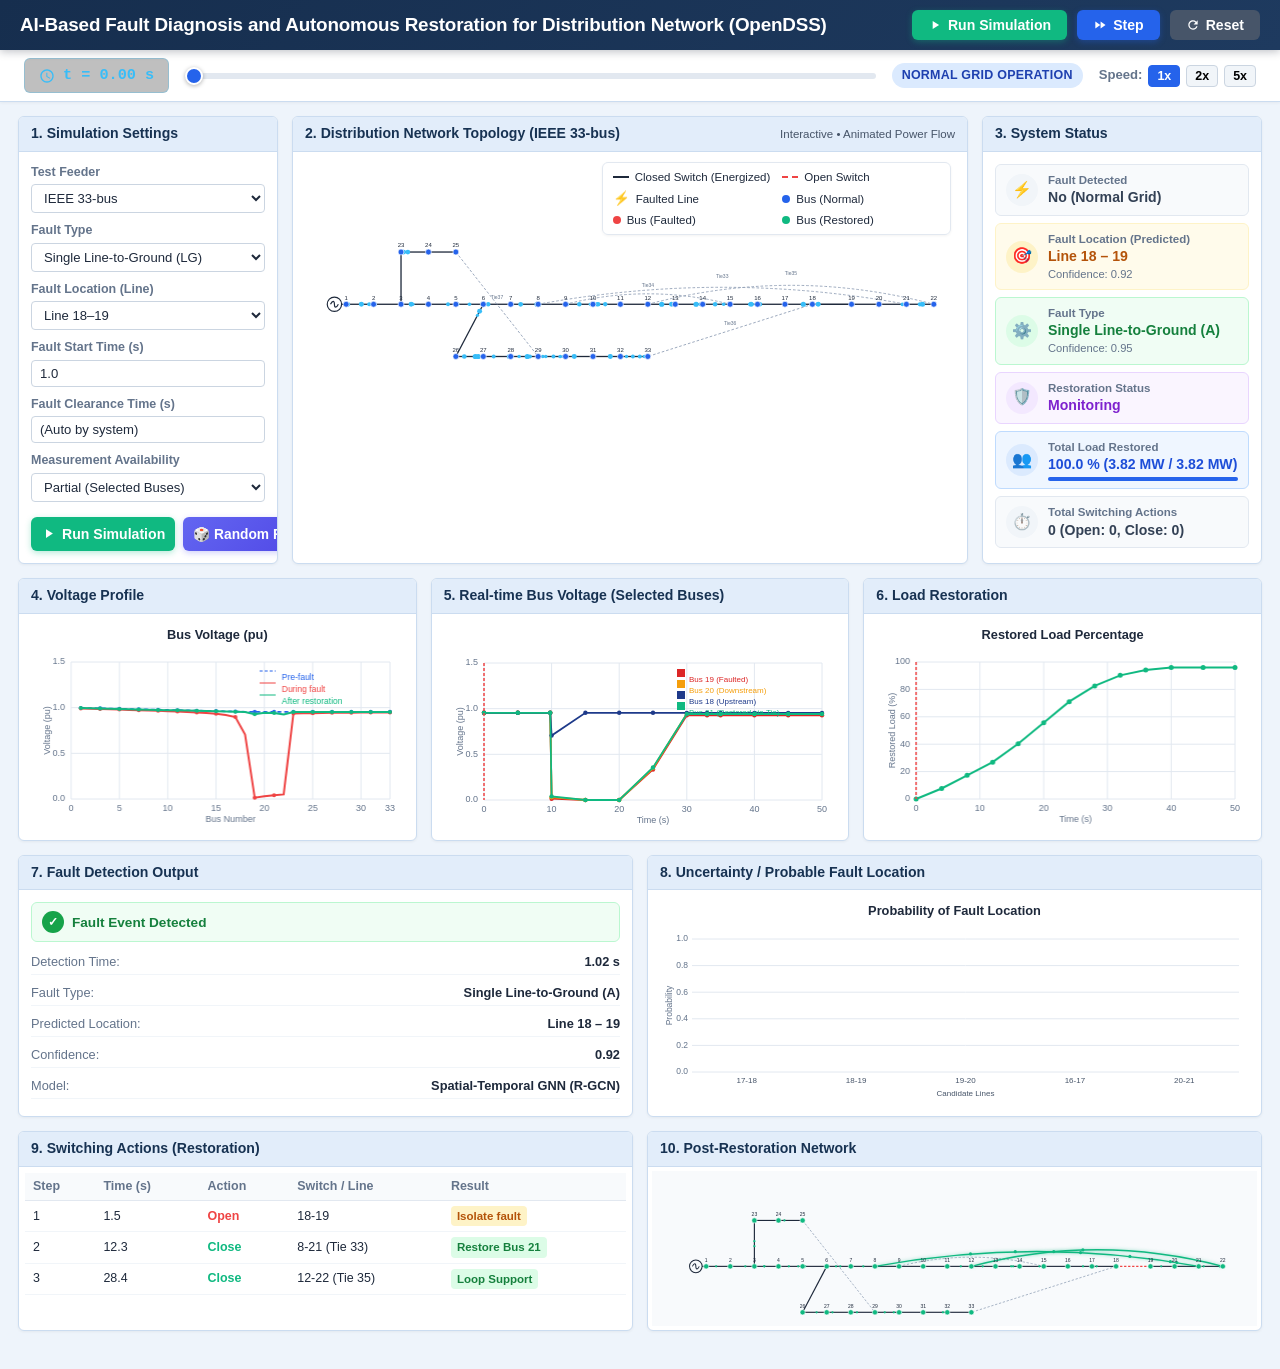
==== uncertain_grid_restoration/dashboard/index.html @ 008a7503 "Initial commit: Physics-Informed Belief-State RL framework for active distribution network restorati" ====
<!DOCTYPE html>
<html lang="en">
<head>
  <meta charset="UTF-8">
  <meta name="viewport" content="width=device-width, initial-scale=1.0">
  <title>AI-Based Fault Diagnosis and Autonomous Restoration for Distribution Network (OpenDSS)</title>
  <link rel="stylesheet" href="style.css">
</head>
<body>

  <!-- Top Header Navigation -->
  <header class="top-header">
    <div class="header-title">
      <h1>AI-Based Fault Diagnosis and Autonomous Restoration for Distribution Network (OpenDSS)</h1>
    </div>
    <div class="header-controls">
      <button id="btnRunTop" class="btn btn-run">
        <svg width="14" height="14" viewBox="0 0 24 24" fill="currentColor"><path d="M8 5v14l11-7z"/></svg>
        Run Simulation
      </button>
      <button id="btnStepTop" class="btn btn-step">
        <svg width="14" height="14" viewBox="0 0 24 24" fill="currentColor"><path d="M4 18l8.5-6L4 6v12zm9-12v12l8.5-6L13 6z"/></svg>
        Step
      </button>
      <button id="btnResetTop" class="btn btn-reset">
        <svg width="14" height="14" viewBox="0 0 24 24" fill="currentColor"><path d="M17.65 6.35A7.958 7.958 0 0012 4c-4.42 0-7.99 3.58-7.99 8s3.57 8 7.99 8c3.73 0 6.84-2.55 7.73-6h-2.08A5.99 5.99 0 0112 18c-3.31 0-6-2.69-6-6s2.69-6 6-6c1.66 0 3.14.69 4.22 1.78L13 11h7V4l-2.35 2.35z"/></svg>
        Reset
      </button>
    </div>
  </header>

  <!-- Timeline Playback & Scrubber Controls Sub-bar -->
  <div class="timeline-bar">
    <div class="sim-time-display">
      <svg width="16" height="16" viewBox="0 0 24 24" fill="currentColor"><path d="M11.99 2C6.47 2 2 6.48 2 12s4.47 10 9.99 10C17.52 22 22 17.52 22 12S17.52 2 11.99 2zM12 20c-4.42 0-8-3.58-8-8s3.58-8 8-8 8 3.58 8 8-3.58 8-8 8zm.5-13H11v6l5.25 3.15.75-1.23-4.5-2.67z"/></svg>
      <span id="timeText">t = 0.00 s</span>
    </div>

    <div class="timeline-slider-container">
      <input type="range" id="timelineSlider" class="timeline-slider" min="0" max="50" step="0.1" value="0">
    </div>

    <span id="phaseBadge" class="phase-pill phase-normal">Pre-Fault Normal</span>

    <div class="speed-selector">
      <span>Speed:</span>
      <button class="speed-btn active" data-speed="1">1x</button>
      <button class="speed-btn" data-speed="2">2x</button>
      <button class="speed-btn" data-speed="5">5x</button>
    </div>
  </div>

  <!-- Main 10-Panel Dashboard Grid -->
  <main class="dashboard-grid">

    <!-- ROW 1: Simulation Settings | Grid Topology | System Status -->
    <section class="row-1">

      <!-- Panel 1: Simulation Settings -->
      <div class="card panel-settings">
        <div class="card-header">
          <span>1. Simulation Settings</span>
        </div>
        <div class="card-body">
          <form class="settings-form" id="settingsForm" onsubmit="return false;">
            <div class="form-group">
              <label for="selectFeeder">Test Feeder</label>
              <select id="selectFeeder" class="form-control">
                <option value="ieee33" selected>IEEE 33-bus</option>
                <option value="ieee69">IEEE 69-bus</option>
                <option value="ieee123">IEEE 123-bus</option>
              </select>
            </div>

            <div class="form-group">
              <label for="selectFaultType">Fault Type</label>
              <select id="selectFaultType" class="form-control">
                <option value="SLG" selected>Single Line-to-Ground (LG)</option>
                <option value="LL">Line-to-Line (LL)</option>
                <option value="3P">Three-Phase (3P)</option>
                <option value="HIF">High Impedance Fault (HIF)</option>
              </select>
            </div>

            <div class="form-group">
              <label for="selectFaultLine">Fault Location (Line)</label>
              <select id="selectFaultLine" class="form-control">
                <optgroup label="Main Feeder (Substation Trunk)">
                  <option value="1-2">Line 1–2</option>
                  <option value="2-3">Line 2–3</option>
                  <option value="3-4">Line 3–4</option>
                  <option value="4-5">Line 4–5</option>
                  <option value="5-6">Line 5–6</option>
                  <option value="6-7">Line 6–7</option>
                  <option value="7-8">Line 7–8</option>
                  <option value="8-9">Line 8–9</option>
                  <option value="9-10">Line 9–10</option>
                  <option value="10-11">Line 10–11</option>
                  <option value="11-12">Line 11–12</option>
                  <option value="12-13">Line 12–13</option>
                  <option value="13-14">Line 13–14</option>
                  <option value="14-15">Line 14–15</option>
                  <option value="15-16">Line 15–16</option>
                  <option value="16-17">Line 16–17</option>
                  <option value="17-18">Line 17–18</option>
                </optgroup>
                <optgroup label="Lateral 1 (Feeder Branch 1)">
                  <option value="18-19" selected>Line 18–19</option>
                  <option value="2-19">Line 2–19</option>
                  <option value="19-20">Line 19–20</option>
                  <option value="20-21">Line 20–21</option>
                  <option value="21-22">Line 21–22</option>
                </optgroup>
                <optgroup label="Lateral 2 (Feeder Branch 2)">
                  <option value="3-23">Line 3–23</option>
                  <option value="23-24">Line 23–24</option>
                  <option value="24-25">Line 24–25</option>
                </optgroup>
                <optgroup label="Lateral 3 (Feeder Branch 3)">
                  <option value="6-26">Line 6–26</option>
                  <option value="26-27">Line 26–27</option>
                  <option value="27-28">Line 27–28</option>
                  <option value="28-29">Line 28–29</option>
                  <option value="29-30">Line 29–30</option>
                  <option value="30-31">Line 30–31</option>
                  <option value="31-32">Line 31–32</option>
                  <option value="32-33">Line 32–33</option>
                </optgroup>
              </select>
            </div>

            <div class="form-group">
              <label for="inputStartTime">Fault Start Time (s)</label>
              <input type="number" id="inputStartTime" class="form-control" value="1.0" step="0.1" min="0.5" max="10">
            </div>

            <div class="form-group">
              <label for="inputClearTime">Fault Clearance Time (s)</label>
              <input type="text" id="inputClearTime" class="form-control" value="(Auto by system)" readonly>
            </div>

            <div class="form-group">
              <label for="selectMeas">Measurement Availability</label>
              <select id="selectMeas" class="form-control">
                <option value="partial" selected>Partial (Selected Buses)</option>
                <option value="full">Full (100%)</option>
                <option value="noisy">Noisy & Masked (20% dropout)</option>
              </select>
            </div>

            <div class="settings-btn-row">
              <button id="btnRunForm" class="btn-form-run">
                <svg width="15" height="15" viewBox="0 0 24 24" fill="currentColor"><path d="M8 5v14l11-7z"/></svg>
                Run Simulation
              </button>
              <button type="button" id="btnRandomFault" class="btn-form-random" title="Randomize fault line and simulate">
                🎲 Random Fault
              </button>
            </div>
          </form>
        </div>
      </div>

      <!-- Panel 2: Distribution Network Topology -->
      <div class="card panel-topology">
        <div class="card-header">
          <span id="topologyTitle">2. Distribution Network Topology (IEEE 33-bus)</span>
          <span style="font-size: 0.72rem; color: #475569; font-weight: normal;">Interactive • Animated Power Flow</span>
        </div>
        <div class="card-body" style="padding: 4px;">
          <div class="topology-container">
            <div class="topology-legend">
              <div class="legend-item">
                <div class="legend-line-closed"></div>
                <span>Closed Switch (Energized)</span>
              </div>
              <div class="legend-item">
                <div class="legend-line-open"></div>
                <span>Open Switch</span>
              </div>
              <div class="legend-item">
                <span class="legend-icon-lightning">⚡</span>
                <span>Faulted Line</span>
              </div>
              <div class="legend-item">
                <div class="legend-dot-normal"></div>
                <span>Bus (Normal)</span>
              </div>
              <div class="legend-item">
                <div class="legend-dot-faulted"></div>
                <span>Bus (Faulted)</span>
              </div>
              <div class="legend-item">
                <div class="legend-dot-restored"></div>
                <span>Bus (Restored)</span>
              </div>
            </div>
            <canvas id="topologyCanvas" class="topology-canvas"></canvas>
          </div>
        </div>
      </div>

      <!-- Panel 3: System Status -->
      <div class="card panel-status">
        <div class="card-header">
          <span>3. System Status</span>
        </div>
        <div class="card-body">
          <div class="status-cards-container">

            <!-- 1. Fault Detected -->
            <div class="status-badge badge-red" id="cardFaultDetected">
              <div class="status-icon">⚡</div>
              <div class="info">
                <div class="status-label">Fault Detected</div>
                <div class="status-value" id="valFaultDetected">No (Normal Grid)</div>
              </div>
            </div>

            <!-- 2. Fault Location -->
            <div class="status-badge badge-amber" id="cardFaultLocation">
              <div class="status-icon">🎯</div>
              <div class="info">
                <div class="status-label">Fault Location (Predicted)</div>
                <div class="status-value" id="valFaultLocation">Line 18 – 19</div>
                <div class="status-sub" id="valConfidenceLoc">Confidence: 0.92</div>
              </div>
            </div>

            <!-- 3. Fault Type -->
            <div class="status-badge badge-green" id="cardFaultType">
              <div class="status-icon">⚙️</div>
              <div class="info">
                <div class="status-label">Fault Type</div>
                <div class="status-value" id="valFaultType">Single Line-to-Ground (A)</div>
                <div class="status-sub" id="valConfidenceType">Confidence: 0.95</div>
              </div>
            </div>

            <!-- 4. Restoration Status -->
            <div class="status-badge badge-purple" id="cardRestoration">
              <div class="status-icon">🛡️</div>
              <div class="info">
                <div class="status-label">Restoration Status</div>
                <div class="status-value" id="valRestorationStatus">Standby</div>
              </div>
            </div>

            <!-- 5. Total Load Restored -->
            <div class="status-badge badge-blue" id="cardLoadRestored">
              <div class="status-icon">👥</div>
              <div class="info" style="width: 100%;">
                <div class="status-label">Total Load Restored</div>
                <div class="status-value" id="valLoadRestored">100.0 % (3.24 MW / 3.24 MW)</div>
                <div class="load-progress-bg">
                  <div id="loadProgressBar" class="load-progress-bar" style="width: 100%;"></div>
                </div>
              </div>
            </div>

            <!-- 6. Total Switching Actions -->
            <div class="status-badge badge-slate" id="cardSwitchActions">
              <div class="status-icon">⏱️</div>
              <div class="info">
                <div class="status-label">Total Switching Actions</div>
                <div class="status-value" id="valSwitchActions">0 (Open: 0, Close: 0)</div>
              </div>
            </div>

          </div>
        </div>
      </div>

    </section>

    <!-- ROW 2: Voltage Profile | Real-time Bus Voltage | Load Restoration -->
    <section class="row-2">

      <!-- Panel 4: Voltage Profile -->
      <div class="card">
        <div class="card-header">
          <span>4. Voltage Profile</span>
        </div>
        <div class="card-body">
          <div class="chart-title-sub">Bus Voltage (pu)</div>
          <div class="chart-container">
            <canvas id="voltageProfileCanvas" class="chart-canvas"></canvas>
          </div>
        </div>
      </div>

      <!-- Panel 5: Real-time Bus Voltage -->
      <div class="card">
        <div class="card-header">
          <span>5. Real-time Bus Voltage (Selected Buses)</span>
        </div>
        <div class="card-body">
          <div class="chart-title-sub" style="height: 18px;"></div>
          <div class="chart-container">
            <canvas id="realtimeVoltageCanvas" class="chart-canvas"></canvas>
          </div>
        </div>
      </div>

      <!-- Panel 6: Load Restoration -->
      <div class="card">
        <div class="card-header">
          <span>6. Load Restoration</span>
        </div>
        <div class="card-body">
          <div class="chart-title-sub">Restored Load Percentage</div>
          <div class="chart-container">
            <canvas id="loadRestorationCanvas" class="chart-canvas"></canvas>
          </div>
        </div>
      </div>

    </section>

    <!-- ROW 3: Fault Detection Output | Uncertainty | Switching Actions | Post-Restoration Network -->
    <section class="row-3">

      <!-- Panel 7: Fault Detection Output -->
      <div class="card">
        <div class="card-header">
          <span>7. Fault Detection Output</span>
        </div>
        <div class="card-body">
          <div class="fault-detect-box" id="detectStatusBox">
            <div class="fault-detect-icon" id="detectIcon">✓</div>
            <div class="fault-detect-title" id="detectTitle">Fault Event Detected</div>
          </div>
          <div class="detect-details-list">
            <div class="detect-row">
              <span class="detect-key">Detection Time:</span>
              <span class="detect-val" id="detTime">1.02 s</span>
            </div>
            <div class="detect-row">
              <span class="detect-key">Fault Type:</span>
              <span class="detect-val" id="detType">Single Line-to-Ground (A)</span>
            </div>
            <div class="detect-row">
              <span class="detect-key">Predicted Location:</span>
              <span class="detect-val" id="detLoc">Line 18 – 19</span>
            </div>
            <div class="detect-row">
              <span class="detect-key">Confidence:</span>
              <span class="detect-val" id="detConf">0.92</span>
            </div>
            <div class="detect-row">
              <span class="detect-key">Model:</span>
              <span class="detect-val">Spatial-Temporal GNN (R-GCN)</span>
            </div>
          </div>
        </div>
      </div>

      <!-- Panel 8: Uncertainty / Probable Fault Location -->
      <div class="card">
        <div class="card-header">
          <span>8. Uncertainty / Probable Fault Location</span>
        </div>
        <div class="card-body">
          <div class="chart-title-sub">Probability of Fault Location</div>
          <div class="chart-container">
            <canvas id="uncertaintyCanvas" class="chart-canvas"></canvas>
          </div>
        </div>
      </div>

      <!-- Panel 9: Switching Actions (Restoration) -->
      <div class="card">
        <div class="card-header">
          <span>9. Switching Actions (Restoration)</span>
        </div>
        <div class="card-body" style="padding: 6px;">
          <div class="switching-table-container">
            <table class="switching-table" id="switchingTable">
              <thead>
                <tr>
                  <th>Step</th>
                  <th>Time (s)</th>
                  <th>Action</th>
                  <th>Switch / Line</th>
                  <th>Result</th>
                </tr>
              </thead>
              <tbody>
                <tr id="stepRow1">
                  <td>1</td>
                  <td>1.5</td>
                  <td><span class="tag-action-open">Open</span></td>
                  <td id="swLine1">18-19</td>
                  <td><span class="tag-result-isolate">Isolate fault</span></td>
                </tr>
                <tr id="stepRow2">
                  <td>2</td>
                  <td>12.3</td>
                  <td><span class="tag-action-close">Close</span></td>
                  <td id="swLine2">33-32</td>
                  <td><span class="tag-result-restore">Restore load</span></td>
                </tr>
                <tr id="stepRow3">
                  <td>3</td>
                  <td>28.4</td>
                  <td><span class="tag-action-close">Close</span></td>
                  <td id="swLine3">25-29</td>
                  <td><span class="tag-result-restore">Restore load</span></td>
                </tr>
              </tbody>
            </table>
          </div>
        </div>
      </div>

      <!-- Panel 10: Post-Restoration Network -->
      <div class="card">
        <div class="card-header">
          <span>10. Post-Restoration Network</span>
        </div>
        <div class="card-body" style="padding: 4px;">
          <div class="mini-topology-container">
            <canvas id="miniTopologyCanvas" class="mini-topology-canvas"></canvas>
          </div>
        </div>
      </div>

    </section>

  </main>

  <!-- Interactive Bus Tooltip -->
  <div id="busTooltip" class="bus-tooltip"></div>

  <!-- Scripts -->
  <script src="app.js"></script>
</body>
</html>
---- uncertain_grid_restoration/dashboard/style.css ----
/* AI-Powered Distribution Network Restoration Dashboard Stylesheet */
:root {
  --bg-main: #eef4fb;
  --header-bg: #1e3a5f;
  --header-gradient: linear-gradient(135deg, #162e4e 0%, #1e3a5f 100%);
  --card-bg: #ffffff;
  --card-header-bg: #e2edfa;
  --card-header-text: #173252;
  --border-color: #cbdcf0;
  --text-primary: #1e293b;
  --text-secondary: #64748b;
  --accent-green: #10b981;
  --accent-blue: #2563eb;
  --accent-red: #ef4444;
  --accent-amber: #f59e0b;
  --accent-purple: #8b5cf6;
  --line-closed: #1e293b;
  --line-open: #ef4444;
  --bus-normal: #2563eb;
  --bus-faulted: #ef4444;
  --bus-restored: #10b981;
  --shadow-sm: 0 1px 3px rgba(0, 0, 0, 0.05);
  --shadow-md: 0 4px 6px -1px rgba(0, 0, 0, 0.07), 0 2px 4px -1px rgba(0, 0, 0, 0.04);
}

* {
  box-sizing: border-box;
  margin: 0;
  padding: 0;
}

body {
  font-family: -apple-system, BlinkMacSystemFont, "Segoe UI", Roboto, "Helvetica Neue", Arial, sans-serif;
  background-color: var(--bg-main);
  color: var(--text-primary);
  line-height: 1.4;
  overflow-x: hidden;
  padding-bottom: 24px;
}

/* Header Bar */
.top-header {
  background: var(--header-gradient);
  color: #ffffff;
  padding: 10px 20px;
  display: flex;
  justify-content: space-between;
  align-items: center;
  box-shadow: 0 2px 8px rgba(15, 23, 42, 0.25);
  position: sticky;
  top: 0;
  z-index: 1000;
}

.header-title {
  display: flex;
  align-items: center;
  gap: 12px;
}

.header-title h1 {
  font-size: 1.18rem;
  font-weight: 700;
  letter-spacing: -0.01em;
}

.badge-opendss {
  background: rgba(255, 255, 255, 0.15);
  border: 1px solid rgba(255, 255, 255, 0.3);
  padding: 2px 8px;
  border-radius: 4px;
  font-size: 0.75rem;
  font-weight: 600;
  text-transform: uppercase;
}

.header-controls {
  display: flex;
  align-items: center;
  gap: 10px;
}

.sim-time-display {
  background: rgba(0, 0, 0, 0.25);
  padding: 6px 14px;
  border-radius: 6px;
  font-family: 'Courier New', Courier, monospace;
  font-weight: bold;
  font-size: 0.95rem;
  color: #38bdf8;
  border: 1px solid rgba(56, 189, 248, 0.3);
  display: flex;
  align-items: center;
  gap: 8px;
}

.btn {
  display: inline-flex;
  align-items: center;
  gap: 6px;
  padding: 7px 16px;
  border-radius: 6px;
  font-weight: 600;
  font-size: 0.88rem;
  cursor: pointer;
  border: none;
  transition: all 0.15s ease-in-out;
}

.btn:active {
  transform: translateY(1px);
}

.btn-run {
  background-color: var(--accent-green);
  color: #ffffff;
  box-shadow: 0 2px 6px rgba(16, 185, 129, 0.35);
}

.btn-run:hover {
  background-color: #059669;
}

.btn-step {
  background-color: var(--accent-blue);
  color: #ffffff;
  box-shadow: 0 2px 6px rgba(37, 99, 235, 0.35);
}

.btn-step:hover {
  background-color: #1d4ed8;
}

.btn-reset {
  background-color: #475569;
  color: #ffffff;
}

.btn-reset:hover {
  background-color: #334155;
}

/* Timeline Sub-bar */
.timeline-bar {
  background: #ffffff;
  border-bottom: 1px solid var(--border-color);
  padding: 8px 24px;
  display: flex;
  align-items: center;
  gap: 16px;
  box-shadow: var(--shadow-sm);
}

.timeline-slider-container {
  flex: 1;
  display: flex;
  align-items: center;
  gap: 12px;
}

.timeline-slider {
  flex: 1;
  -webkit-appearance: none;
  appearance: none;
  height: 6px;
  border-radius: 3px;
  background: #e2e8f0;
  outline: none;
  cursor: pointer;
}

.timeline-slider::-webkit-slider-thumb {
  -webkit-appearance: none;
  appearance: none;
  width: 18px;
  height: 18px;
  border-radius: 50%;
  background: var(--accent-blue);
  border: 2px solid #ffffff;
  box-shadow: 0 1px 4px rgba(0, 0, 0, 0.3);
  cursor: pointer;
}

.speed-selector {
  display: flex;
  align-items: center;
  gap: 6px;
  font-size: 0.82rem;
  font-weight: 600;
  color: var(--text-secondary);
}

.speed-btn {
  padding: 3px 8px;
  background: #f1f5f9;
  border: 1px solid #cbd5e1;
  border-radius: 4px;
  cursor: pointer;
  font-size: 0.78rem;
  font-weight: 600;
}

.speed-btn.active {
  background: var(--accent-blue);
  color: #ffffff;
  border-color: var(--accent-blue);
}

.phase-pill {
  padding: 4px 10px;
  border-radius: 20px;
  font-size: 0.78rem;
  font-weight: 700;
  letter-spacing: 0.02em;
  text-transform: uppercase;
}

.phase-normal { background: #dbeafe; color: #1e40af; }
.phase-fault { background: #fee2e2; color: #b91c1c; animation: pulse-red 1s infinite; }
.phase-isolate { background: #fef3c7; color: #b45309; }
.phase-restoring { background: #e0e7ff; color: #4338ca; }
.phase-completed { background: #dcfce7; color: #15803d; }

@keyframes pulse-red {
  0%, 100% { opacity: 1; }
  50% { opacity: 0.6; }
}

/* Main Dashboard Grid */
.dashboard-grid {
  padding: 14px 18px;
  display: flex;
  flex-direction: column;
  gap: 14px;
  max-width: 1680px;
  margin: 0 auto;
}

/* Rows */
.row-1 {
  display: grid;
  grid-template-columns: 280px 1fr 310px;
  gap: 14px;
}

.row-2 {
  display: grid;
  grid-template-columns: 1fr 1.05fr 1fr;
  gap: 14px;
}

.row-3 {
  display: grid;
  grid-template-columns: 280px 290px 1.1fr 1fr;
  gap: 14px;
}

/* Card Styling */
.card {
  background: var(--card-bg);
  border: 1px solid var(--border-color);
  border-radius: 6px;
  box-shadow: var(--shadow-sm);
  display: flex;
  flex-direction: column;
  overflow: hidden;
}

.card-header {
  background: var(--card-header-bg);
  color: var(--card-header-text);
  padding: 7px 12px;
  font-size: 0.88rem;
  font-weight: 700;
  display: flex;
  align-items: center;
  justify-content: space-between;
  border-bottom: 1px solid var(--border-color);
}

.card-body {
  padding: 12px;
  flex: 1;
  display: flex;
  flex-direction: column;
}

/* 1. Simulation Settings */
.settings-form {
  display: flex;
  flex-direction: column;
  gap: 9px;
}

.form-group {
  display: flex;
  flex-direction: column;
  gap: 3px;
}

.form-group label {
  font-size: 0.78rem;
  font-weight: 600;
  color: var(--text-secondary);
}

.form-control {
  padding: 5px 8px;
  border: 1px solid #cbd5e1;
  border-radius: 4px;
  font-size: 0.82rem;
  color: var(--text-primary);
  background: #ffffff;
  outline: none;
}

.form-control:focus {
  border-color: var(--accent-blue);
  box-shadow: 0 0 0 2px rgba(37, 99, 235, 0.15);
}

.settings-btn-row {
  display: flex;
  gap: 8px;
  margin-top: 6px;
}

.btn-form-run {
  flex: 1.4;
  background-color: var(--accent-green);
  color: #ffffff;
  padding: 9px 10px;
  border-radius: 6px;
  font-weight: 700;
  font-size: 0.88rem;
  border: none;
  cursor: pointer;
  display: flex;
  align-items: center;
  justify-content: center;
  gap: 6px;
  box-shadow: 0 2px 6px rgba(16, 185, 129, 0.3);
  transition: all 0.15s ease;
  white-space: nowrap;
}

.btn-form-run:hover {
  background-color: #059669;
}

.btn-form-random {
  flex: 1.1;
  background: linear-gradient(135deg, #6366f1 0%, #4f46e5 100%);
  color: #ffffff;
  padding: 9px 10px;
  border-radius: 6px;
  font-weight: 700;
  font-size: 0.86rem;
  border: none;
  cursor: pointer;
  display: flex;
  align-items: center;
  justify-content: center;
  gap: 6px;
  box-shadow: 0 2px 6px rgba(99, 102, 241, 0.3);
  transition: all 0.15s ease;
  white-space: nowrap;
}

.btn-form-random:hover {
  background: linear-gradient(135deg, #4f46e5 0%, #4338ca 100%);
  transform: translateY(-1px);
}

.btn-form-random:active {
  transform: translateY(1px);
}

/* 2. Topology View */
.topology-container {
  position: relative;
  width: 100%;
  height: 290px;
  background: #ffffff;
}

.topology-canvas {
  width: 100%;
  height: 100%;
  display: block;
}

.topology-legend {
  position: absolute;
  top: 6px;
  right: 12px;
  background: rgba(255, 255, 255, 0.94);
  border: 1px solid #e2e8f0;
  border-radius: 6px;
  padding: 6px 10px;
  font-size: 0.72rem;
  display: grid;
  grid-template-columns: 1fr 1fr;
  gap: 4px 12px;
  box-shadow: var(--shadow-sm);
  z-index: 10;
}

.legend-item {
  display: flex;
  align-items: center;
  gap: 6px;
}

.legend-line-closed {
  width: 16px;
  height: 2.5px;
  background: #1e293b;
}

.legend-line-open {
  width: 16px;
  height: 2px;
  border-top: 2.5px dashed #ef4444;
}

.legend-dot-normal {
  width: 8px;
  height: 8px;
  border-radius: 50%;
  background: #2563eb;
}

.legend-dot-faulted {
  width: 8px;
  height: 8px;
  border-radius: 50%;
  background: #ef4444;
}

.legend-dot-restored {
  width: 8px;
  height: 8px;
  border-radius: 50%;
  background: #10b981;
}

.legend-icon-lightning {
  color: #ef4444;
  font-size: 0.85rem;
  font-weight: bold;
}

/* 3. System Status Cards */
.status-cards-container {
  display: flex;
  flex-direction: column;
  gap: 7px;
}

.status-badge {
  display: flex;
  align-items: center;
  gap: 10px;
  padding: 7px 10px;
  border-radius: 6px;
  border: 1px solid transparent;
  transition: all 0.2s ease;
}

.status-icon {
  width: 32px;
  height: 32px;
  border-radius: 50%;
  display: flex;
  align-items: center;
  justify-content: center;
  font-size: 1rem;
  flex-shrink: 0;
}

.status-info {
  flex: 1;
  display: flex;
  flex-direction: column;
  min-width: 0;
}

.status-label {
  font-size: 0.72rem;
  font-weight: 600;
  color: var(--text-secondary);
}

.status-value {
  font-size: 0.88rem;
  font-weight: 700;
  color: var(--text-primary);
  white-space: nowrap;
  overflow: hidden;
  text-overflow: ellipsis;
}

.status-sub {
  font-size: 0.70rem;
  color: var(--text-secondary);
}

/* Badge colors */
.badge-red {
  background: #fef2f2;
  border-color: #fecaca;
}
.badge-red .status-icon { background: #fee2e2; color: #ef4444; }
.badge-red .status-value { color: #dc2626; }

.badge-amber {
  background: #fffbeb;
  border-color: #fef3c7;
}
.badge-amber .status-icon { background: #fef3c7; color: #d97706; }
.badge-amber .status-value { color: #b45309; }

.badge-green {
  background: #f0fdf4;
  border-color: #bbf7d0;
}
.badge-green .status-icon { background: #dcfce7; color: #16a34a; }
.badge-green .status-value { color: #15803d; }

.badge-purple {
  background: #faf5ff;
  border-color: #e9d5ff;
}
.badge-purple .status-icon { background: #f3e8ff; color: #9333ea; }
.badge-purple .status-value { color: #7e22ce; }

.badge-blue {
  background: #eff6ff;
  border-color: #bfdbfe;
}
.badge-blue .status-icon { background: #dbeafe; color: #2563eb; }
.badge-blue .status-value { color: #1d4ed8; }

.badge-slate {
  background: #f8fafc;
  border-color: #e2e8f0;
}
.badge-slate .status-icon { background: #f1f5f9; color: #475569; }
.badge-slate .status-value { color: #334155; }

/* Progress bar inside load restored */
.load-progress-bg {
  width: 100%;
  height: 4px;
  background: #dbeafe;
  border-radius: 2px;
  margin-top: 3px;
  overflow: hidden;
}

.load-progress-bar {
  height: 100%;
  background: #2563eb;
  width: 0%;
  transition: width 0.3s ease;
}

/* Charts Containers */
.chart-container {
  width: 100%;
  height: 180px;
  position: relative;
}

.chart-canvas {
  width: 100%;
  height: 100%;
  display: block;
}

.chart-title-sub {
  font-size: 0.80rem;
  font-weight: 700;
  text-align: center;
  color: #1e293b;
  margin-bottom: 4px;
}

/* 7. Fault Detection Output */
.fault-detect-box {
  background: #f0fdf4;
  border: 1px solid #bbf7d0;
  border-radius: 6px;
  padding: 8px 10px;
  display: flex;
  align-items: center;
  gap: 8px;
  margin-bottom: 8px;
}

.fault-detect-icon {
  width: 22px;
  height: 22px;
  border-radius: 50%;
  background: #16a34a;
  color: #ffffff;
  display: flex;
  align-items: center;
  justify-content: center;
  font-size: 0.75rem;
  font-weight: bold;
}

.fault-detect-title {
  font-size: 0.85rem;
  font-weight: 700;
  color: #15803d;
}

.detect-details-list {
  display: flex;
  flex-direction: column;
  gap: 6px;
  font-size: 0.80rem;
}

.detect-row {
  display: flex;
  justify-content: space-between;
  padding: 3px 0;
  border-bottom: 1px solid #f1f5f9;
}

.detect-key {
  color: var(--text-secondary);
}

.detect-val {
  font-weight: 600;
  color: var(--text-primary);
}

/* 9. Switching Actions Table */
.switching-table-container {
  overflow-x: auto;
  max-height: 175px;
}

.switching-table {
  width: 100%;
  border-collapse: collapse;
  font-size: 0.78rem;
  text-align: left;
}

.switching-table th {
  background: #f8fafc;
  color: #64748b;
  font-weight: 600;
  padding: 5px 8px;
  border-bottom: 1px solid #e2e8f0;
}

.switching-table td {
  padding: 5px 8px;
  border-bottom: 1px solid #f1f5f9;
  vertical-align: middle;
}

.switching-table tr.active-step {
  background-color: #fef9c3;
  font-weight: 600;
}

.tag-action-open {
  color: #ef4444;
  font-weight: 700;
}

.tag-action-close {
  color: #10b981;
  font-weight: 700;
}

.tag-result-isolate {
  background: #fef3c7;
  color: #b45309;
  padding: 2px 6px;
  border-radius: 4px;
  font-size: 0.72rem;
  font-weight: 600;
  display: inline-block;
}

.tag-result-restore {
  background: #dcfce7;
  color: #15803d;
  padding: 2px 6px;
  border-radius: 4px;
  font-size: 0.72rem;
  font-weight: 600;
  display: inline-block;
}

/* 10. Mini Post-Restoration Topology */
.mini-topology-container {
  width: 100%;
  height: 155px;
  position: relative;
}

.mini-topology-canvas {
  width: 100%;
  height: 100%;
  display: block;
}

/* Interactive Bus Tooltip */
.bus-tooltip {
  position: absolute;
  background: rgba(15, 23, 42, 0.92);
  color: #ffffff;
  padding: 6px 10px;
  border-radius: 4px;
  font-size: 0.75rem;
  pointer-events: none;
  z-index: 2000;
  display: none;
  box-shadow: 0 4px 12px rgba(0, 0, 0, 0.25);
  border: 1px solid rgba(255, 255, 255, 0.15);
}

/* Media Queries for Responsiveness */
@media (max-width: 1300px) {
  .row-1 {
    grid-template-columns: 260px 1fr 280px;
  }
  .row-3 {
    grid-template-columns: 1fr 1fr;
  }
}

@media (max-width: 900px) {
  .row-1, .row-2, .row-3 {
    grid-template-columns: 1fr;
  }
}
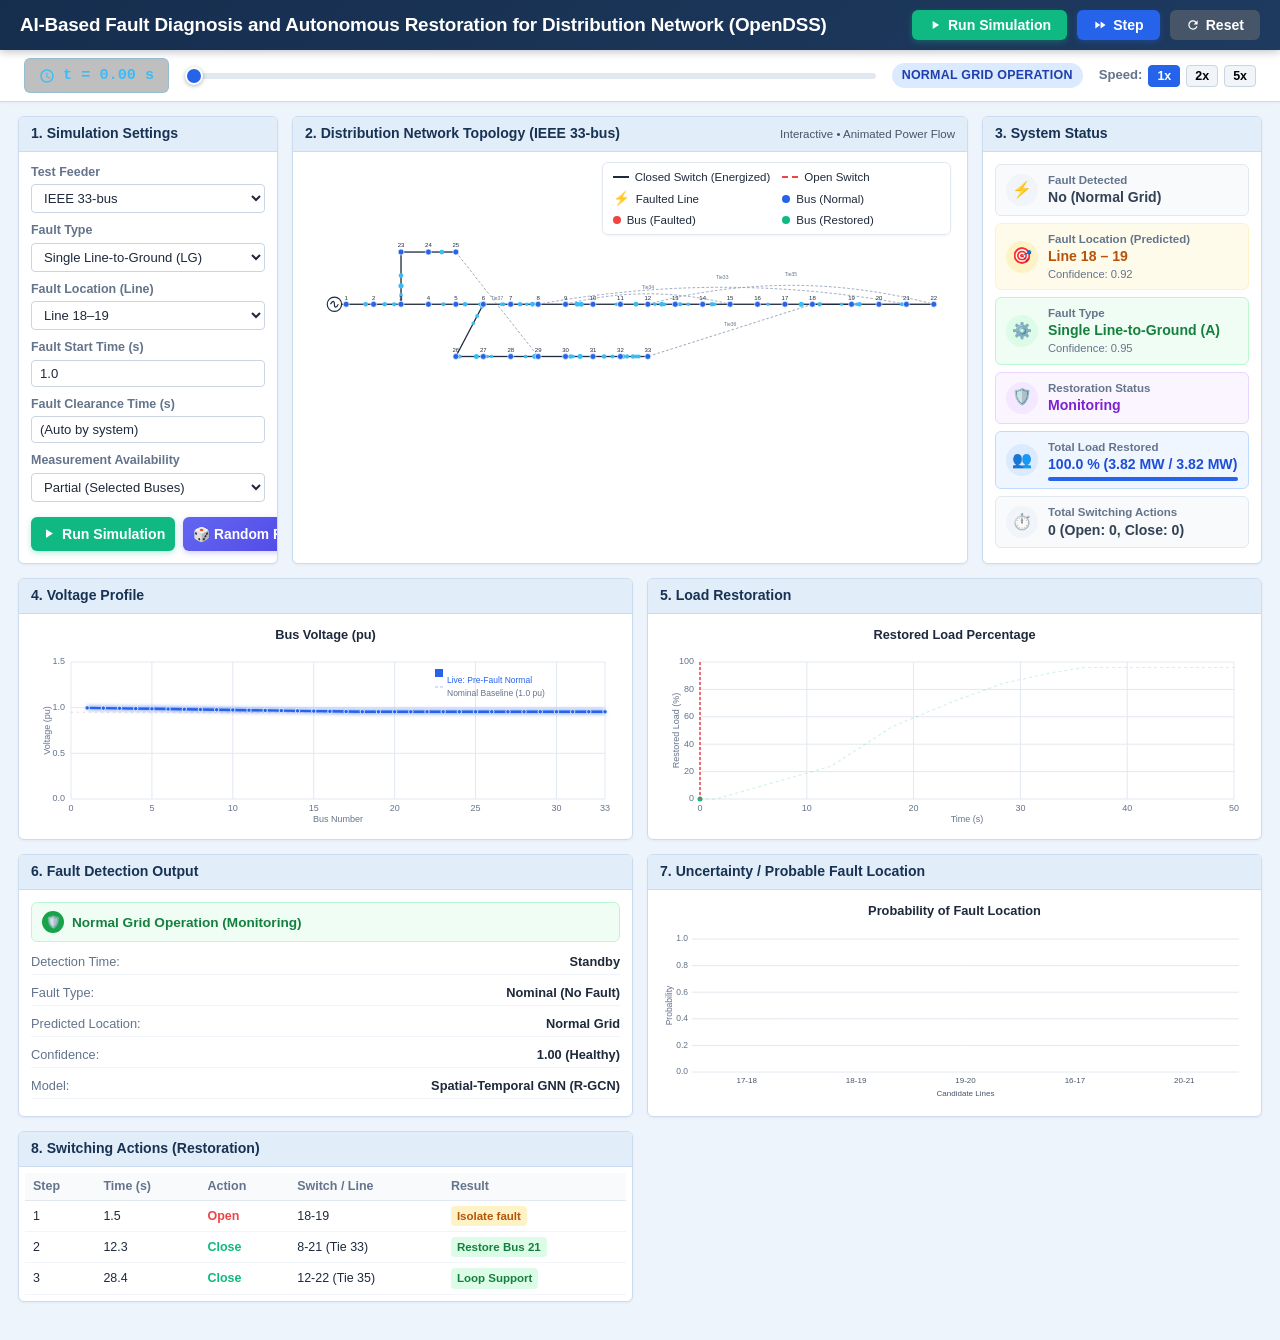
==== commit e0526cb0: "feat(dashboard): remove post-restoration panel and enable dynamic time-synchronized chart simulation" ====
--- a/uncertain_grid_restoration/dashboard/index.html
+++ b/uncertain_grid_restoration/dashboard/index.html
@@ -273,7 +273,7 @@
 
     </section>
 
-    <!-- ROW 2: Voltage Profile | Real-time Bus Voltage | Load Restoration -->
+    <!-- ROW 2: Voltage Profile | Load Restoration -->
     <section class="row-2">
 
       <!-- Panel 4: Voltage Profile -->
@@ -289,23 +289,10 @@
         </div>
       </div>
 
-      <!-- Panel 5: Real-time Bus Voltage -->
+      <!-- Panel 5: Load Restoration -->
       <div class="card">
         <div class="card-header">
-          <span>5. Real-time Bus Voltage (Selected Buses)</span>
-        </div>
-        <div class="card-body">
-          <div class="chart-title-sub" style="height: 18px;"></div>
-          <div class="chart-container">
-            <canvas id="realtimeVoltageCanvas" class="chart-canvas"></canvas>
-          </div>
-        </div>
-      </div>
-
-      <!-- Panel 6: Load Restoration -->
-      <div class="card">
-        <div class="card-header">
-          <span>6. Load Restoration</span>
+          <span>5. Load Restoration</span>
         </div>
         <div class="card-body">
           <div class="chart-title-sub">Restored Load Percentage</div>
@@ -320,10 +307,10 @@
     <!-- ROW 3: Fault Detection Output | Uncertainty | Switching Actions | Post-Restoration Network -->
     <section class="row-3">
 
-      <!-- Panel 7: Fault Detection Output -->
+      <!-- Panel 6: Fault Detection Output -->
       <div class="card">
         <div class="card-header">
-          <span>7. Fault Detection Output</span>
+          <span>6. Fault Detection Output</span>
         </div>
         <div class="card-body">
           <div class="fault-detect-box" id="detectStatusBox">
@@ -355,10 +342,10 @@
         </div>
       </div>
 
-      <!-- Panel 8: Uncertainty / Probable Fault Location -->
+      <!-- Panel 7: Uncertainty / Probable Fault Location -->
       <div class="card">
         <div class="card-header">
-          <span>8. Uncertainty / Probable Fault Location</span>
+          <span>7. Uncertainty / Probable Fault Location</span>
         </div>
         <div class="card-body">
           <div class="chart-title-sub">Probability of Fault Location</div>
@@ -368,10 +355,10 @@
         </div>
       </div>
 
-      <!-- Panel 9: Switching Actions (Restoration) -->
+      <!-- Panel 8: Switching Actions (Restoration) -->
       <div class="card">
         <div class="card-header">
-          <span>9. Switching Actions (Restoration)</span>
+          <span>8. Switching Actions (Restoration)</span>
         </div>
         <div class="card-body" style="padding: 6px;">
           <div class="switching-table-container">
@@ -413,18 +400,6 @@
         </div>
       </div>
 
-      <!-- Panel 10: Post-Restoration Network -->
-      <div class="card">
-        <div class="card-header">
-          <span>10. Post-Restoration Network</span>
-        </div>
-        <div class="card-body" style="padding: 4px;">
-          <div class="mini-topology-container">
-            <canvas id="miniTopologyCanvas" class="mini-topology-canvas"></canvas>
-          </div>
-        </div>
-      </div>
-
     </section>
 
   </main>
--- a/uncertain_grid_restoration/dashboard/style.css
+++ b/uncertain_grid_restoration/dashboard/style.css
@@ -245,13 +245,13 @@
 
 .row-2 {
   display: grid;
-  grid-template-columns: 1fr 1.05fr 1fr;
+  grid-template-columns: 1fr 1fr;
   gap: 14px;
 }
 
 .row-3 {
   display: grid;
-  grid-template-columns: 280px 290px 1.1fr 1fr;
+  grid-template-columns: 290px 320px 1fr;
   gap: 14px;
 }
 
@@ -703,18 +703,7 @@
   display: inline-block;
 }
 
-/* 10. Mini Post-Restoration Topology */
-.mini-topology-container {
-  width: 100%;
-  height: 155px;
-  position: relative;
-}
-
-.mini-topology-canvas {
-  width: 100%;
-  height: 100%;
-  display: block;
-}
+
 
 /* Interactive Bus Tooltip */
 .bus-tooltip {
